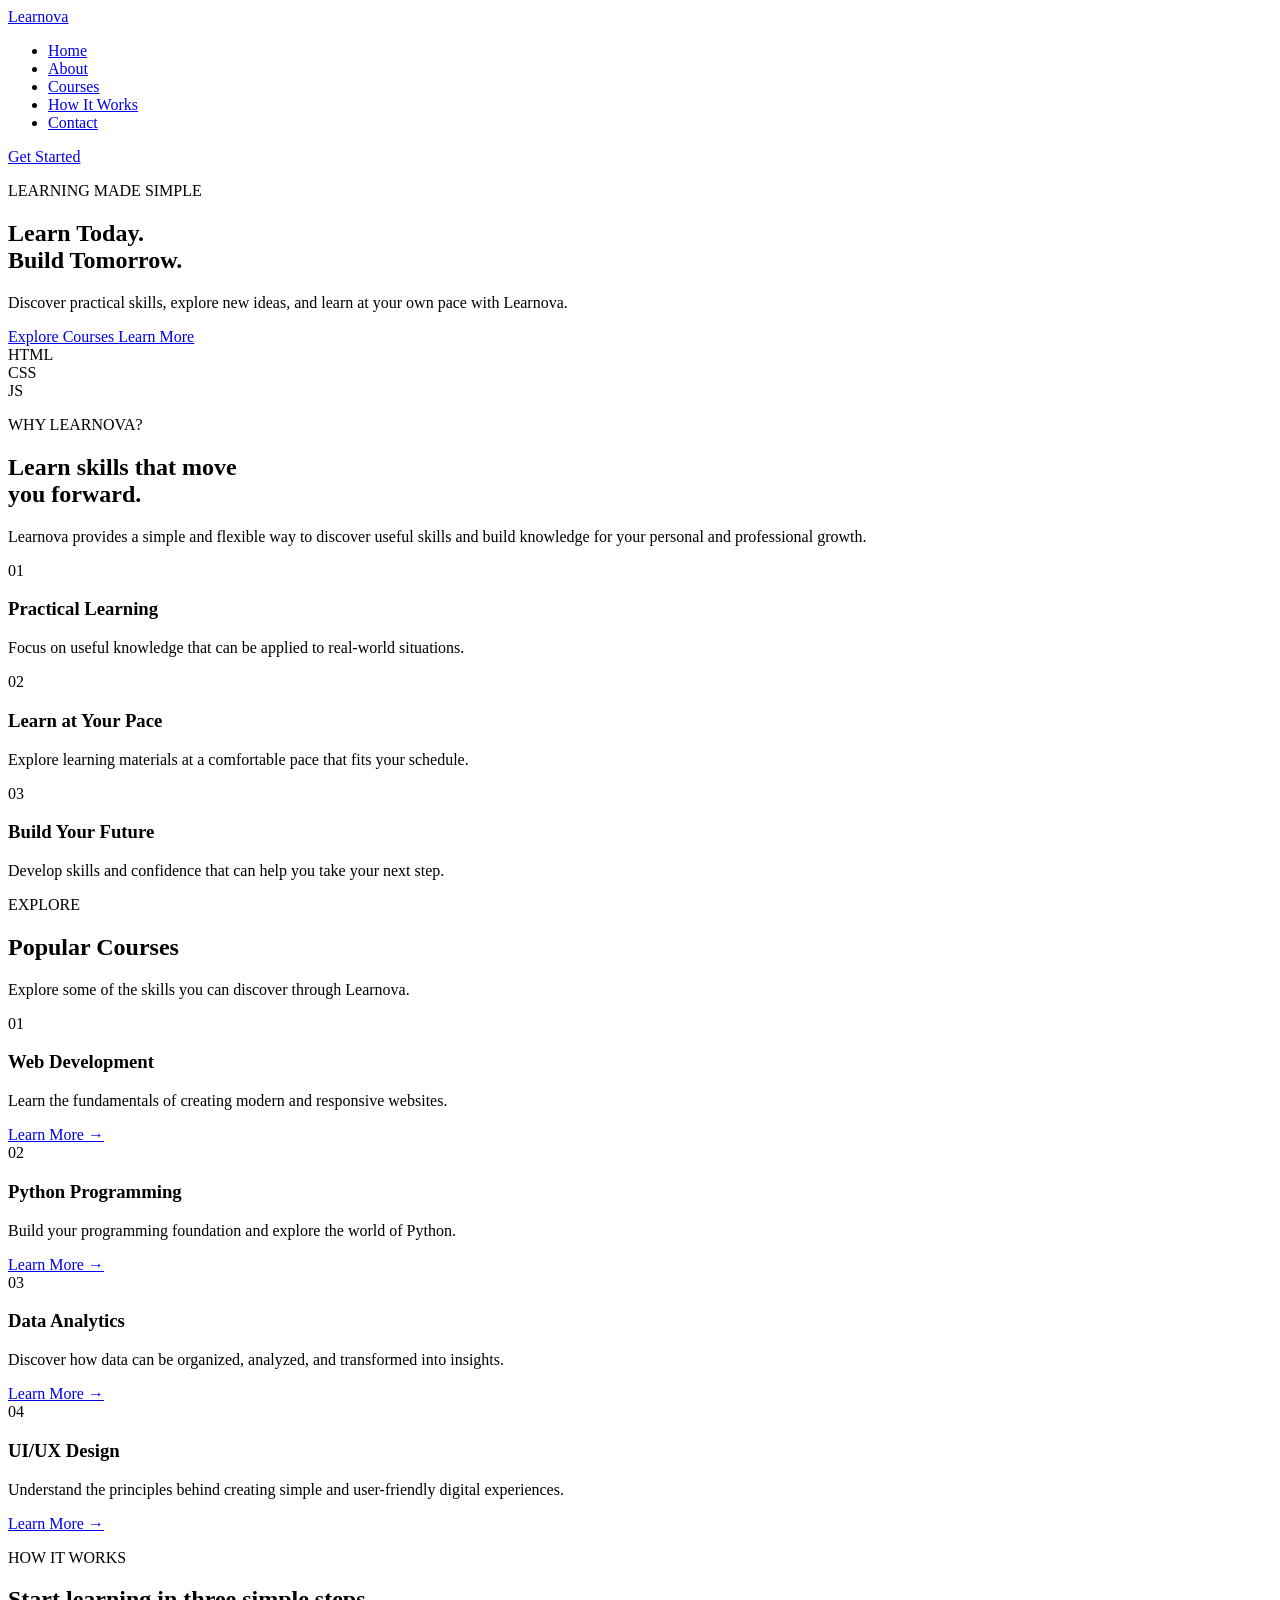
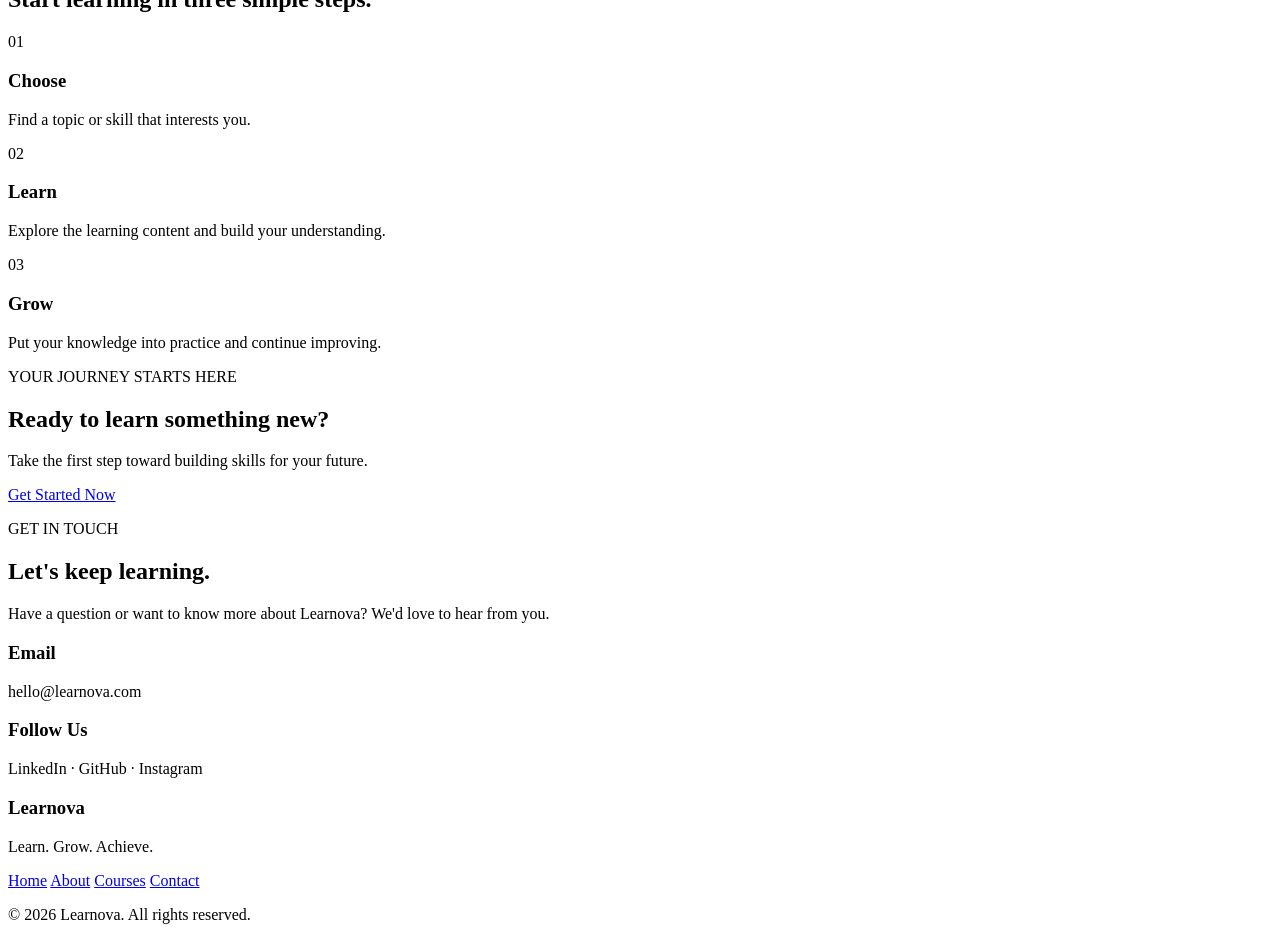
==== Aliya_Task1/index.html @ eaaf98b4 "Add initial HTML structure for Learnova website This is the initial commit for the Learnova website," ====
<!DOCTYPE html>
<html lang="en">

<head>
    <meta charset="UTF-8">
    <meta name="viewport" content="width=device-width, initial-scale=1.0">

    <title>Learnova | Learn. Grow. Achieve.</title>

    <link rel="stylesheet" href="style.css">
</head>

<body>

    <!-- Navbar -->

    <header>
        <nav class="navbar">

            <a href="#home" class="logo">Learnova</a>

            <ul class="nav-links">
                <li><a href="#home">Home</a></li>
                <li><a href="#about">About</a></li>
                <li><a href="#courses">Courses</a></li>
                <li><a href="#how-it-works">How It Works</a></li>
                <li><a href="#contact">Contact</a></li>
            </ul>

            <a href="#courses" class="nav-button">Get Started</a>

        </nav>
    </header>

    <main>

        <!-- Hero section -->

        <section id="home" class="hero">

            <div class="hero-content">

                <p class="hero-label">LEARNING MADE SIMPLE</p>

                <h1>
                    Learn Today.<br>
                    <span>Build Tomorrow.</span>
                </h1>

                <p class="hero-description">
                    Discover practical skills, explore new ideas, and
                    learn at your own pace with Learnova.
                </p>

                <div class="hero-buttons">
                    <a href="#courses" class="primary-button">
                        Explore Courses
                    </a>

                    <a href="#about" class="secondary-button">
                        Learn More
                    </a>
                </div>

            </div>

            <div class="hero-image">

                <div class="learning-visual">

                    <div class="visual-circle circle-one"></div>
                    <div class="visual-circle circle-two"></div>

                    <div class="laptop">

                        <div class="laptop-screen">
                            <div class="screen-header"></div>
                            <div class="screen-line"></div>
                            <div class="screen-line short"></div>
                            <div class="screen-card"></div>
                        </div>

                        <div class="laptop-base"></div>

                    </div>

                    <div class="floating-card card-one">HTML</div>
                    <div class="floating-card card-two">CSS</div>
                    <div class="floating-card card-three">JS</div>

                </div>

            </div>

        </section>

        <!-- About section -->

        <section id="about" class="about section">

            <div class="section-heading">

                <p>WHY LEARNOVA?</p>

                <h2>
                    Learn skills that move<br>
                    you forward.
                </h2>

                <p class="section-description">
                    Learnova provides a simple and flexible way to
                    discover useful skills and build knowledge for
                    your personal and professional growth.
                </p>

            </div>

            <div class="feature-container">

                <div class="feature-card">

                    <div class="feature-icon">01</div>

                    <h3>Practical Learning</h3>

                    <p>
                        Focus on useful knowledge that can be applied
                        to real-world situations.
                    </p>

                </div>

                <div class="feature-card">

                    <div class="feature-icon">02</div>

                    <h3>Learn at Your Pace</h3>

                    <p>
                        Explore learning materials at a comfortable
                        pace that fits your schedule.
                    </p>

                </div>

                <div class="feature-card">

                    <div class="feature-icon">03</div>

                    <h3>Build Your Future</h3>

                    <p>
                        Develop skills and confidence that can help
                        you take your next step.
                    </p>

                </div>

            </div>

        </section>

        <!-- Courses section -->

        <section id="courses" class="courses section">

            <div class="section-heading">

                <p>EXPLORE</p>

                <h2>Popular Courses</h2>

                <p class="section-description">
                    Explore some of the skills you can discover
                    through Learnova.
                </p>

            </div>

            <div class="course-container">

                <article class="course-card">

                    <div class="course-number">01</div>

                    <h3>Web Development</h3>

                    <p>
                        Learn the fundamentals of creating modern
                        and responsive websites.
                    </p>

                    <a href="#contact">Learn More →</a>

                </article>

                <article class="course-card">

                    <div class="course-number">02</div>

                    <h3>Python Programming</h3>

                    <p>
                        Build your programming foundation and
                        explore the world of Python.
                    </p>

                    <a href="#contact">Learn More →</a>

                </article>

                <article class="course-card">

                    <div class="course-number">03</div>

                    <h3>Data Analytics</h3>

                    <p>
                        Discover how data can be organized,
                        analyzed, and transformed into insights.
                    </p>

                    <a href="#contact">Learn More →</a>

                </article>

                <article class="course-card">

                    <div class="course-number">04</div>

                    <h3>UI/UX Design</h3>

                    <p>
                        Understand the principles behind creating
                        simple and user-friendly digital experiences.
                    </p>

                    <a href="#contact">Learn More →</a>

                </article>

            </div>

        </section>

        <!-- How it works -->

        <section id="how-it-works" class="how-it-works section">

            <div class="section-heading">

                <p>HOW IT WORKS</p>

                <h2>Start learning in three simple steps.</h2>

            </div>

            <div class="steps-container">

                <div class="step">

                    <span>01</span>

                    <h3>Choose</h3>

                    <p>
                        Find a topic or skill that interests you.
                    </p>

                </div>

                <div class="step">

                    <span>02</span>

                    <h3>Learn</h3>

                    <p>
                        Explore the learning content and build
                        your understanding.
                    </p>

                </div>

                <div class="step">

                    <span>03</span>

                    <h3>Grow</h3>

                    <p>
                        Put your knowledge into practice and
                        continue improving.
                    </p>

                </div>

            </div>

        </section>

        <!-- CTA section -->

        <section class="cta">

            <div class="cta-content">

                <p>YOUR JOURNEY STARTS HERE</p>

                <h2>
                    Ready to learn something new?
                </h2>

                <p>
                    Take the first step toward building
                    skills for your future.
                </p>

                <a href="#courses" class="cta-button">
                    Get Started Now
                </a>

            </div>

        </section>

        <!-- Contact section -->

        <section id="contact" class="contact section">

            <div class="section-heading">

                <p>GET IN TOUCH</p>

                <h2>Let's keep learning.</h2>

                <p class="section-description">
                    Have a question or want to know more about
                    Learnova? We'd love to hear from you.
                </p>

            </div>

            <div class="contact-info">

                <div>

                    <h3>Email</h3>

                    <p>hello@learnova.com</p>

                </div>

                <div>

                    <h3>Follow Us</h3>

                    <p>LinkedIn · GitHub · Instagram</p>

                </div>

            </div>

        </section>

    </main>

    <!-- Footer -->

    <footer>

        <div class="footer-content">

            <div>

                <h3>Learnova</h3>

                <p>Learn. Grow. Achieve.</p>

            </div>

            <div class="footer-links">

                <a href="#home">Home</a>
                <a href="#about">About</a>
                <a href="#courses">Courses</a>
                <a href="#contact">Contact</a>

            </div>

        </div>

        <div class="footer-bottom">

            <p>© 2026 Learnova. All rights reserved.</p>

        </div>

    </footer>

</body>

</html>
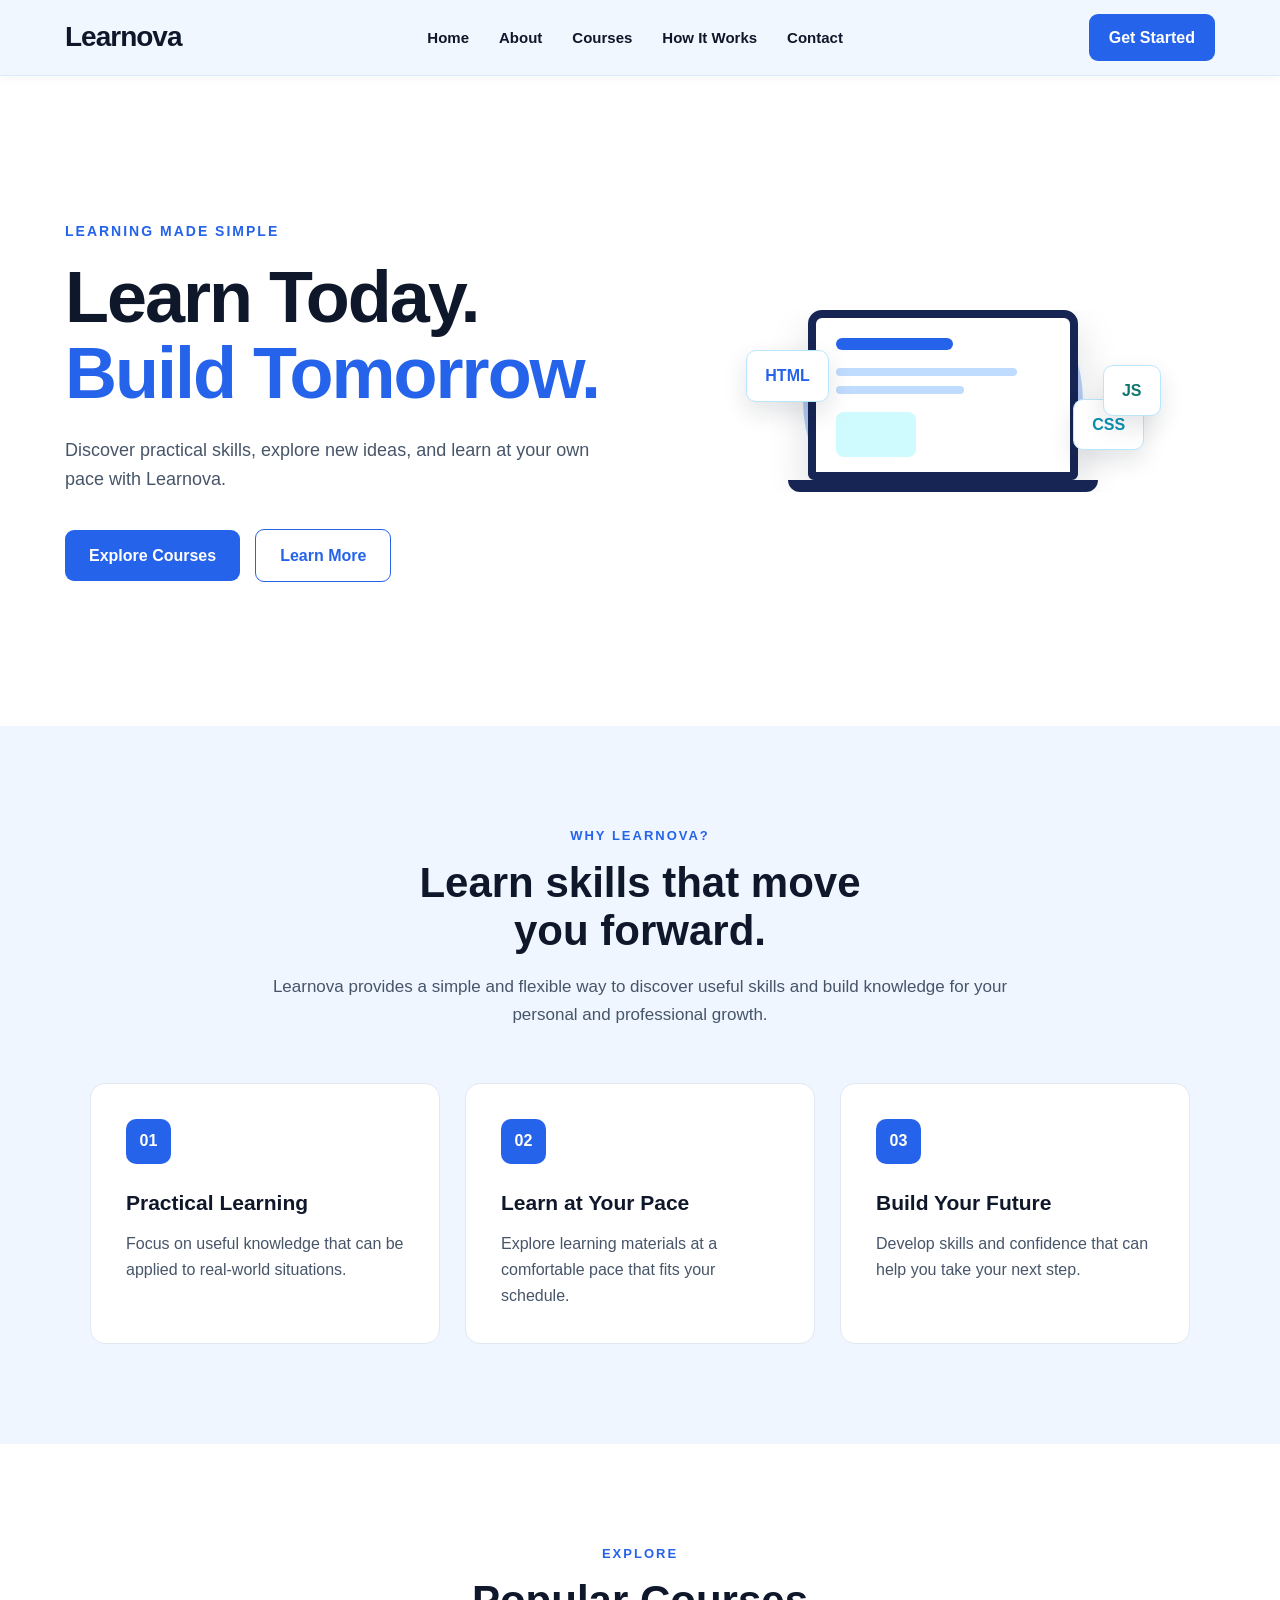
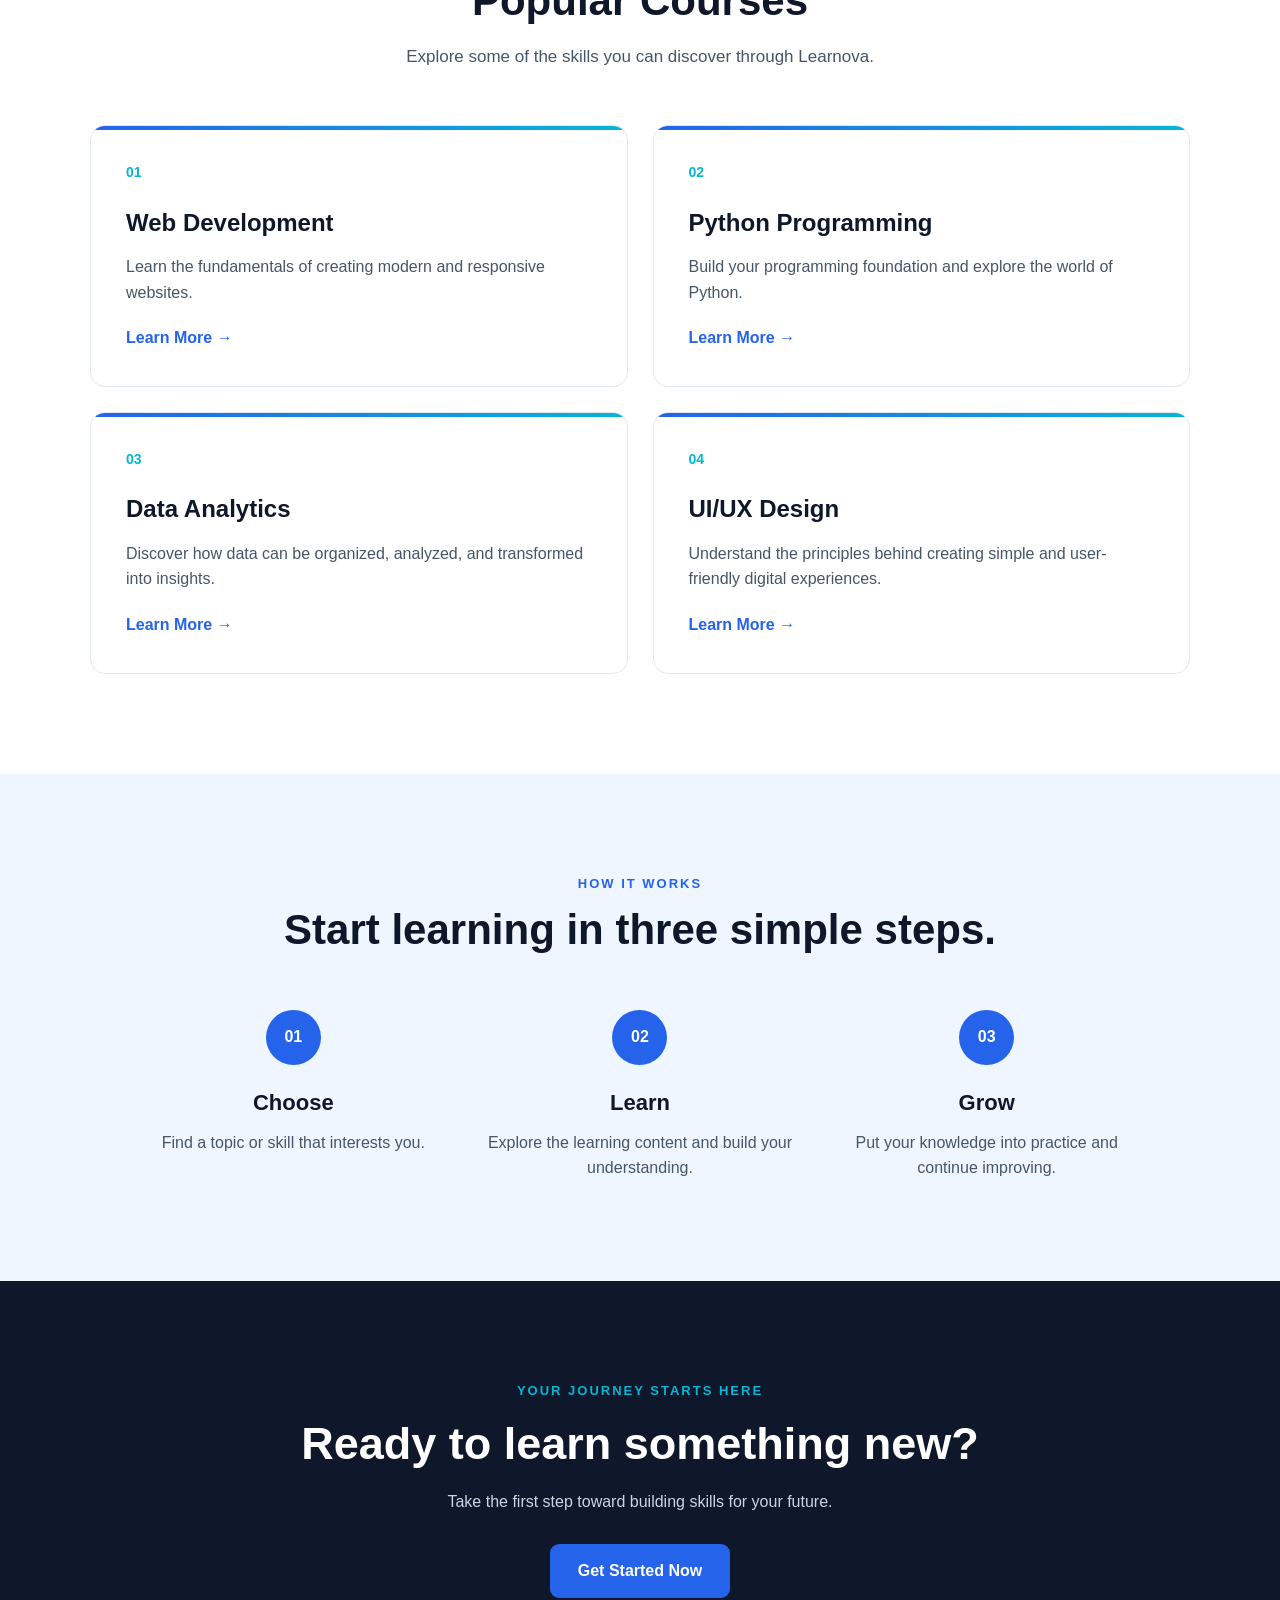
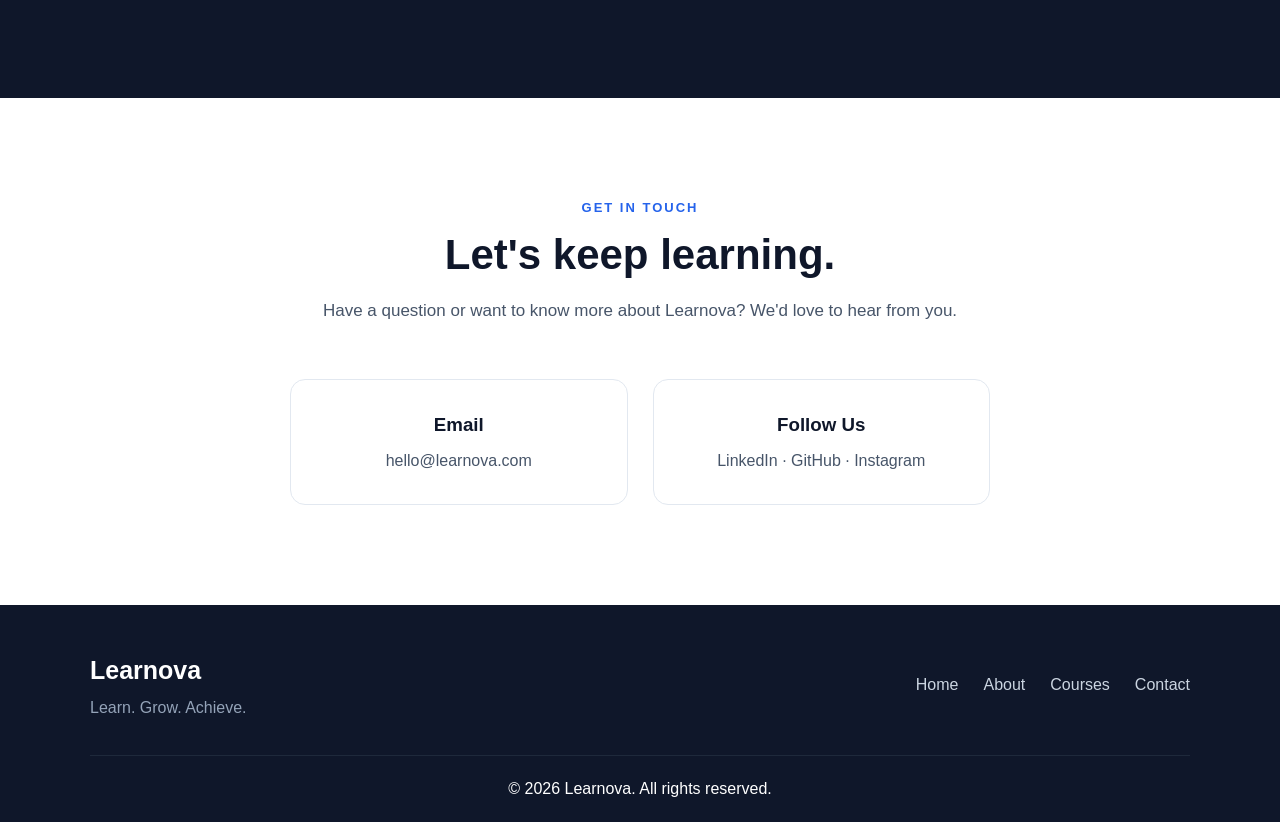
==== commit f874dff7: "Fix stylesheet link case sensitivity" ====
--- a/Aliya_Task1/index.html
+++ b/Aliya_Task1/index.html
@@ -7,7 +7,7 @@
 
     <title>Learnova | Learn. Grow. Achieve.</title>
 
-    <link rel="stylesheet" href="style.css">
+    <link rel="stylesheet" href="Style.css">
 </head>
 
 <body>
--- a/Aliya_Task1/Style.css
+++ b/Aliya_Task1/Style.css
@@ -0,0 +1,1699 @@
+/* =====================================================
+   LEARNOVA - COMPLETE STYLE
+   Professional Blue + Cyan Theme
+===================================================== */
+
+
+/* =====================================================
+   BASIC RESET
+===================================================== */
+
+* {
+    margin: 0;
+    padding: 0;
+    box-sizing: border-box;
+}
+
+html {
+    scroll-behavior: smooth;
+    scroll-padding-top: 90px;
+}
+
+body {
+    font-family: Arial, sans-serif;
+    color: #0F172A;
+    background: #FFFFFF;
+    line-height: 1.6;
+}
+
+
+/* =====================================================
+   COLOR VARIABLES
+===================================================== */
+
+:root {
+    --navy: #0F172A;
+    --blue: #2563EB;
+    --cyan: #06B6D4;
+    --light-blue: #EFF6FF;
+    --soft-blue: #F0F7FF;
+    --white: #FFFFFF;
+    --text: #475569;
+    --border: #E2E8F0;
+}
+
+
+/* =====================================================
+   NAVBAR
+===================================================== */
+
+header {
+    position: sticky;
+    top: 0;
+    z-index: 1000;
+
+    background: #F0F7FF;
+
+    border-bottom: 1px solid #DBEAFE;
+
+    box-shadow: 0 2px 12px rgba(15, 23, 42, 0.04);
+}
+
+.navbar {
+    max-width: 1200px;
+    min-height: 75px;
+
+    margin: auto;
+    padding: 0 25px;
+
+    display: flex;
+    align-items: center;
+    justify-content: space-between;
+}
+
+
+/* =====================================================
+   LEARNOVA LOGO
+===================================================== */
+
+.logo {
+    display: inline-block;
+
+    text-decoration: none;
+
+    color: var(--navy);
+
+    font-size: 28px;
+    font-weight: 800;
+
+    letter-spacing: -1px;
+
+    transition:
+        transform 0.3s ease,
+        box-shadow 0.3s ease,
+        color 0.3s ease;
+}
+
+.logo:hover {
+    transform: translateY(-2px);
+    color: var(--blue);
+}
+
+
+/* =====================================================
+   NAVIGATION LINKS
+===================================================== */
+
+.nav-links {
+    display: flex;
+
+    list-style: none;
+
+    gap: 30px;
+}
+
+.nav-links a {
+    position: relative;
+
+    display: inline-block;
+
+    text-decoration: none;
+
+    color: var(--navy);
+
+    font-size: 15px;
+    font-weight: 600;
+
+    transition:
+        color 0.3s ease,
+        transform 0.3s ease;
+}
+
+
+/* Underline */
+
+.nav-links a::after {
+    content: "";
+
+    position: absolute;
+
+    left: 50%;
+    bottom: -8px;
+
+    width: 0;
+    height: 3px;
+
+    background: var(--cyan);
+
+    border-radius: 10px;
+
+    transform: translateX(-50%);
+
+    transition: width 0.3s ease;
+}
+
+
+/* Hover */
+
+.nav-links a:hover {
+    color: var(--blue);
+
+    transform: translateY(-3px);
+}
+
+.nav-links a:hover::after {
+    width: 70%;
+}
+
+
+/* =====================================================
+   NAVBAR BUTTON
+===================================================== */
+
+.nav-button {
+    display: inline-block;
+
+    text-decoration: none;
+
+    background: var(--blue);
+    color: var(--white);
+
+    padding: 11px 20px;
+
+    border-radius: 9px;
+
+    font-weight: 700;
+
+    transition:
+        transform 0.3s ease,
+        background 0.3s ease,
+        box-shadow 0.3s ease;
+}
+
+.nav-button:hover {
+    background: var(--navy);
+
+    transform: translateY(-3px);
+
+    box-shadow:
+        0 8px 20px rgba(15, 23, 42, 0.15);
+}
+
+
+/* =====================================================
+   COMMON SECTION
+===================================================== */
+
+.section {
+    padding: 100px 25px;
+}
+
+.section-heading {
+    max-width: 750px;
+
+    margin: 0 auto 55px;
+
+    text-align: center;
+}
+
+.section-heading > p:first-child {
+    color: var(--blue);
+
+    font-size: 13px;
+    font-weight: 800;
+
+    letter-spacing: 2px;
+
+    margin-bottom: 12px;
+}
+
+.section-heading h2 {
+    color: var(--navy);
+
+    font-size: 42px;
+
+    line-height: 1.15;
+
+    margin-bottom: 18px;
+}
+
+.section-description {
+    color: var(--text);
+
+    font-size: 17px;
+}
+
+
+/* =====================================================
+   HERO SECTION
+===================================================== */
+
+.hero {
+    max-width: 1200px;
+    min-height: 650px;
+
+    margin: auto;
+
+    padding: 80px 25px;
+
+    display: grid;
+
+    grid-template-columns: 1fr 1fr;
+
+    align-items: center;
+
+    gap: 60px;
+}
+
+.hero-label {
+    color: var(--blue);
+
+    font-size: 14px;
+    font-weight: 800;
+
+    letter-spacing: 2px;
+
+    margin-bottom: 18px;
+}
+
+.hero h1 {
+    color: var(--navy);
+
+    font-size: clamp(48px, 6vw, 72px);
+
+    line-height: 1.05;
+
+    letter-spacing: -2px;
+
+    margin-bottom: 25px;
+}
+
+.hero h1 span {
+    color: var(--blue);
+}
+
+.hero-description {
+    max-width: 550px;
+
+    color: var(--text);
+
+    font-size: 18px;
+
+    margin-bottom: 35px;
+}
+
+
+/* =====================================================
+   HERO BUTTONS
+===================================================== */
+
+.hero-buttons {
+    display: flex;
+
+    align-items: center;
+
+    gap: 15px;
+}
+
+.primary-button,
+.secondary-button {
+    display: inline-block;
+
+    text-decoration: none;
+
+    padding: 13px 24px;
+
+    border-radius: 9px;
+
+    font-weight: 700;
+
+    transition:
+        transform 0.3s ease,
+        background 0.3s ease,
+        color 0.3s ease,
+        box-shadow 0.3s ease;
+}
+
+.primary-button {
+    background: var(--blue);
+
+    color: var(--white);
+}
+
+.primary-button:hover {
+    background: #1D4ED8;
+
+    transform: translateY(-3px);
+
+    box-shadow:
+        0 8px 20px rgba(37, 99, 235, 0.20);
+}
+
+.secondary-button {
+    border: 1.5px solid var(--blue);
+
+    color: var(--blue);
+}
+
+.secondary-button:hover {
+    background: var(--light-blue);
+
+    transform: translateY(-3px);
+
+    box-shadow:
+        0 8px 20px rgba(37, 99, 235, 0.10);
+}
+
+
+/* =====================================================
+   HERO IMAGE
+===================================================== */
+
+.hero-image {
+    display: flex;
+
+    justify-content: center;
+
+    align-items: center;
+
+    position: relative;
+
+    overflow: hidden;
+}
+
+.image-placeholder {
+    width: 100%;
+    max-width: 500px;
+
+    height: 390px;
+
+    display: flex;
+
+    justify-content: center;
+
+    align-items: center;
+
+    border-radius: 25px;
+
+    background:
+        linear-gradient(
+            135deg,
+            var(--light-blue),
+            #CFFAFE
+        );
+
+    color: var(--blue);
+
+    font-size: 20px;
+
+    font-weight: 700;
+
+    border: 1px solid #BAE6FD;
+}
+
+
+/* =====================================================
+   LEARNING VISUAL
+===================================================== */
+
+.learning-visual {
+    position: relative;
+
+    width: 100%;
+    height: 100%;
+
+    display: flex;
+
+    align-items: center;
+
+    justify-content: center;
+}
+
+
+/* Background circles */
+
+.visual-circle {
+    position: absolute;
+
+    border-radius: 50%;
+
+    opacity: 0.35;
+}
+
+.circle-one {
+    width: 280px;
+    height: 280px;
+
+    background: #3B82F6;
+}
+
+.circle-two {
+    width: 180px;
+    height: 180px;
+
+    background: #06B6D4;
+}
+
+
+/* =====================================================
+   LAPTOP
+===================================================== */
+
+.laptop {
+    position: relative;
+
+    z-index: 2;
+
+    width: 270px;
+}
+
+.laptop-screen {
+    height: 170px;
+
+    background: #FFFFFF;
+
+    border: 8px solid #172554;
+
+    border-radius: 14px 14px 6px 6px;
+
+    padding: 20px;
+
+    box-shadow:
+        0 20px 40px rgba(15, 23, 42, 0.15);
+}
+
+.screen-header {
+    width: 55%;
+    height: 12px;
+
+    background: var(--blue);
+
+    border-radius: 10px;
+
+    margin-bottom: 18px;
+}
+
+.screen-line {
+    width: 85%;
+    height: 8px;
+
+    background: #BFDBFE;
+
+    border-radius: 10px;
+
+    margin-bottom: 10px;
+}
+
+.screen-line.short {
+    width: 60%;
+}
+
+.screen-card {
+    width: 80px;
+    height: 45px;
+
+    background: #CFFAFE;
+
+    border-radius: 8px;
+
+    margin-top: 18px;
+}
+
+.laptop-base {
+    width: 310px;
+    height: 12px;
+
+    background: #172554;
+
+    border-radius: 0 0 15px 15px;
+
+    margin-left: -20px;
+}
+
+
+/* =====================================================
+   FLOATING CARDS
+===================================================== */
+
+.floating-card {
+    position: absolute;
+
+    z-index: 3;
+
+    background: #FFFFFF;
+
+    border: 1px solid #BAE6FD;
+
+    padding: 12px 18px;
+
+    border-radius: 10px;
+
+    font-weight: 700;
+
+    color: var(--blue);
+
+    box-shadow:
+        0 10px 25px rgba(15, 23, 42, 0.12);
+
+    transition:
+        transform 0.3s ease,
+        box-shadow 0.3s ease;
+}
+
+.floating-card:hover {
+    transform: translateY(-6px);
+
+    box-shadow:
+        0 15px 30px rgba(15, 23, 42, 0.15);
+}
+
+.card-one {
+    top: 22%;
+    left: 14%;
+}
+
+.card-two {
+    bottom: 23%;
+    right: 13%;
+
+    color: #0891B2;
+}
+
+.card-three {
+    top: 30%;
+    right: 10%;
+
+    color: #0F766E;
+}
+
+
+/* =====================================================
+   ABOUT / FEATURES
+===================================================== */
+
+.about {
+    background: var(--light-blue);
+}
+
+.feature-container {
+    max-width: 1100px;
+
+    margin: auto;
+
+    display: grid;
+
+    grid-template-columns:
+        repeat(3, 1fr);
+
+    gap: 25px;
+}
+
+.feature-card {
+    background: var(--white);
+
+    padding: 35px;
+
+    border-radius: 15px;
+
+    border: 1px solid var(--border);
+
+    transition:
+        transform 0.3s ease,
+        box-shadow 0.3s ease,
+        border-color 0.3s ease;
+}
+
+.feature-card:hover {
+    transform: translateY(-8px);
+
+    border-color: #93C5FD;
+
+    box-shadow:
+        0 15px 35px rgba(15, 23, 42, 0.10);
+}
+
+.feature-icon {
+    width: 45px;
+    height: 45px;
+
+    display: flex;
+
+    align-items: center;
+
+    justify-content: center;
+
+    border-radius: 10px;
+
+    background: var(--blue);
+
+    color: var(--white);
+
+    font-weight: 800;
+
+    margin-bottom: 22px;
+}
+
+.feature-card h3 {
+    color: var(--navy);
+
+    font-size: 21px;
+
+    margin-bottom: 12px;
+}
+
+.feature-card p {
+    color: var(--text);
+}
+
+
+/* =====================================================
+   COURSES
+===================================================== */
+
+.courses {
+    background: var(--white);
+}
+
+.course-container {
+    max-width: 1100px;
+
+    margin: auto;
+
+    display: grid;
+
+    grid-template-columns:
+        repeat(2, 1fr);
+
+    gap: 25px;
+}
+
+.course-card {
+    position: relative;
+
+    padding: 35px;
+
+    border-radius: 15px;
+
+    border: 1px solid var(--border);
+
+    background: var(--white);
+
+    overflow: hidden;
+
+    transition:
+        transform 0.3s ease,
+        box-shadow 0.3s ease,
+        border-color 0.3s ease;
+}
+
+.course-card::before {
+    content: "";
+
+    position: absolute;
+
+    top: 0;
+    left: 0;
+
+    width: 100%;
+    height: 4px;
+
+    background:
+        linear-gradient(
+            90deg,
+            var(--blue),
+            var(--cyan)
+        );
+}
+
+.course-card:hover {
+    transform: translateY(-8px);
+
+    border-color: #93C5FD;
+
+    box-shadow:
+        0 15px 35px rgba(15, 23, 42, 0.10);
+}
+
+.course-number {
+    color: var(--cyan);
+
+    font-size: 14px;
+
+    font-weight: 800;
+
+    margin-bottom: 20px;
+}
+
+.course-card h3 {
+    color: var(--navy);
+
+    font-size: 24px;
+
+    margin-bottom: 12px;
+}
+
+.course-card p {
+    color: var(--text);
+
+    margin-bottom: 20px;
+}
+
+.course-card a {
+    color: var(--blue);
+
+    text-decoration: none;
+
+    font-weight: 700;
+
+    transition:
+        color 0.3s ease;
+}
+
+.course-card a:hover {
+    color: var(--cyan);
+}
+
+
+/* =====================================================
+   HOW IT WORKS
+===================================================== */
+
+.how-it-works {
+    background: var(--light-blue);
+}
+
+.steps-container {
+    max-width: 1000px;
+
+    margin: auto;
+
+    display: grid;
+
+    grid-template-columns:
+        repeat(3, 1fr);
+
+    gap: 40px;
+}
+
+.step {
+    text-align: center;
+}
+
+.step span {
+    display: inline-flex;
+
+    width: 55px;
+    height: 55px;
+
+    align-items: center;
+
+    justify-content: center;
+
+    border-radius: 50%;
+
+    background: var(--blue);
+
+    color: var(--white);
+
+    font-weight: 800;
+
+    margin-bottom: 20px;
+
+    transition:
+        transform 0.3s ease,
+        box-shadow 0.3s ease;
+}
+
+.step:hover span {
+    transform: translateY(-5px);
+
+    box-shadow:
+        0 8px 20px rgba(37, 99, 235, 0.20);
+}
+
+.step h3 {
+    color: var(--navy);
+
+    font-size: 22px;
+
+    margin-bottom: 10px;
+}
+
+.step p {
+    color: var(--text);
+}
+
+
+/* =====================================================
+   CTA
+===================================================== */
+
+.cta {
+    padding: 100px 25px;
+
+    background: var(--navy);
+
+    text-align: center;
+}
+
+.cta-content {
+    max-width: 750px;
+
+    margin: auto;
+}
+
+.cta-content > p:first-child {
+    color: var(--cyan);
+
+    font-size: 13px;
+
+    font-weight: 800;
+
+    letter-spacing: 2px;
+
+    margin-bottom: 15px;
+}
+
+.cta h2 {
+    color: var(--white);
+
+    font-size: 45px;
+
+    line-height: 1.2;
+
+    margin-bottom: 18px;
+}
+
+.cta-content p {
+    color: #CBD5E1;
+
+    margin-bottom: 30px;
+}
+
+.cta-button {
+    display: inline-block;
+
+    background: var(--blue);
+
+    color: var(--white);
+
+    padding: 14px 28px;
+
+    border-radius: 9px;
+
+    text-decoration: none;
+
+    font-weight: 700;
+
+    transition:
+        transform 0.3s ease,
+        background 0.3s ease,
+        box-shadow 0.3s ease;
+}
+
+.cta-button:hover {
+    background: var(--cyan);
+
+    transform: translateY(-3px);
+
+    box-shadow:
+        0 8px 20px rgba(6, 182, 212, 0.20);
+}
+
+
+/* =====================================================
+   CONTACT
+===================================================== */
+
+.contact-info {
+    max-width: 700px;
+
+    margin: auto;
+
+    display: grid;
+
+    grid-template-columns:
+        repeat(2, 1fr);
+
+    gap: 25px;
+}
+
+.contact-info > div {
+    padding: 30px;
+
+    border: 1px solid var(--border);
+
+    border-radius: 15px;
+
+    text-align: center;
+
+    transition:
+        transform 0.3s ease,
+        box-shadow 0.3s ease,
+        border-color 0.3s ease;
+}
+
+.contact-info > div:hover {
+    transform: translateY(-5px);
+
+    border-color: #93C5FD;
+
+    box-shadow:
+        0 12px 25px rgba(15, 23, 42, 0.08);
+}
+
+.contact-info h3 {
+    color: var(--navy);
+
+    margin-bottom: 8px;
+}
+
+.contact-info p {
+    color: var(--text);
+}
+
+
+/* =====================================================
+   FOOTER
+===================================================== */
+
+footer {
+    background: #0F172A;
+
+    color: var(--white);
+
+    padding: 45px 25px 20px;
+}
+
+.footer-content {
+    max-width: 1100px;
+
+    margin: auto;
+
+    display: flex;
+
+    justify-content: space-between;
+
+    gap: 30px;
+}
+
+.footer-content h3 {
+    font-size: 25px;
+
+    margin-bottom: 5px;
+}
+
+.footer-content p {
+    color: #94A3B8;
+}
+
+.footer-links {
+    display: flex;
+
+    gap: 25px;
+
+    align-items: center;
+}
+
+.footer-links a {
+    color: #CBD5E1;
+
+    text-decoration: none;
+
+    transition:
+        color 0.3s ease,
+        transform 0.3s ease;
+}
+
+.footer-links a:hover {
+    color: var(--cyan);
+
+    transform: translateY(-2px);
+}
+
+.footer-bottom {
+    max-width: 1100px;
+
+    margin: 35px auto 0;
+
+    padding-top: 20px;
+
+    border-top: 1px solid #1E293B;
+
+    text-align: center;
+}
+
+
+/* =====================================================
+   TABLET
+===================================================== */
+
+@media (max-width: 900px) {
+
+    .navbar {
+        flex-wrap: wrap;
+
+        justify-content: center;
+
+        gap: 15px;
+
+        padding: 15px 20px;
+    }
+
+    .nav-links {
+        width: 100%;
+
+        justify-content: center;
+
+        flex-wrap: wrap;
+
+        gap: 18px;
+    }
+
+    .nav-button {
+        display: none;
+    }
+
+    .hero {
+        grid-template-columns: 1fr;
+
+        text-align: center;
+
+        gap: 40px;
+
+        padding: 70px 25px;
+    }
+
+    .hero-description {
+        margin-left: auto;
+        margin-right: auto;
+    }
+
+    .hero-buttons {
+        justify-content: center;
+    }
+
+    .feature-container {
+        grid-template-columns: 1fr;
+    }
+
+    .course-container {
+        grid-template-columns: 1fr;
+    }
+
+    .steps-container {
+        grid-template-columns: 1fr;
+    }
+
+    .contact-info {
+        grid-template-columns: 1fr;
+    }
+
+    .footer-content {
+        flex-direction: column;
+
+        text-align: center;
+    }
+
+    .footer-links {
+        justify-content: center;
+
+        flex-wrap: wrap;
+    }
+
+    .cta h2 {
+        font-size: 38px;
+    }
+}
+
+
+/* =====================================================
+   MOBILE
+===================================================== */
+
+@media (max-width: 700px) {
+
+    /* ================= NAVBAR ================= */
+
+    header {
+        background: #EEF7FF;
+    }
+
+    .navbar {
+        min-height: auto;
+
+        flex-direction: column;
+
+        align-items: center;
+
+        justify-content: center;
+
+        gap: 12px;
+
+        padding: 12px 10px;
+    }
+
+
+    /* Learnova badge */
+
+    .logo {
+        display: inline-block;
+
+        background:
+            linear-gradient(
+                135deg,
+                #2563EB,
+                #06B6D4
+            );
+
+        color: #FFFFFF;
+
+        padding: 7px 20px;
+
+        border-radius: 14px;
+
+        font-size: 23px;
+
+        font-weight: 800;
+
+        letter-spacing: -0.5px;
+
+        box-shadow:
+            0 5px 15px
+            rgba(37, 99, 235, 0.18);
+
+        transition:
+            transform 0.3s ease,
+            box-shadow 0.3s ease;
+    }
+
+    .logo:hover {
+        color: #FFFFFF;
+
+        transform: translateY(-2px);
+
+        box-shadow:
+            0 8px 20px
+            rgba(37, 99, 235, 0.25);
+    }
+
+
+    /* Navigation */
+
+    .nav-links {
+        width: 100%;
+
+        display: flex;
+
+        justify-content: center;
+
+        align-items: center;
+
+        gap: 11px;
+
+        flex-wrap: wrap;
+
+        margin: 0;
+
+        padding: 0;
+    }
+
+    .nav-links a {
+        font-size: 13px;
+
+        padding: 3px 2px;
+    }
+
+    .nav-links a::after {
+        bottom: -4px;
+
+        height: 2px;
+    }
+
+
+    /* Hide Get Started */
+
+    .nav-button {
+        display: none;
+    }
+
+
+    /* ================= GENERAL SECTIONS ================= */
+
+    .section {
+        padding: 60px 18px;
+    }
+
+    .section-heading {
+        margin-bottom: 30px;
+    }
+
+    .section-heading > p:first-child {
+        font-size: 12px;
+
+        letter-spacing: 1.5px;
+
+        margin-bottom: 9px;
+    }
+
+    .section-heading h2 {
+        font-size: 30px;
+
+        line-height: 1.15;
+
+        margin-bottom: 13px;
+    }
+
+    .section-description {
+        font-size: 15px;
+
+        line-height: 1.55;
+    }
+
+
+    /* ================= HERO ================= */
+
+    .hero {
+        min-height: auto;
+
+        grid-template-columns: 1fr;
+
+        text-align: center;
+
+        gap: 30px;
+
+        padding:
+            55px 18px 50px;
+    }
+
+    .hero-label {
+        font-size: 11px;
+
+        letter-spacing: 1.5px;
+
+        margin-bottom: 14px;
+    }
+
+    .hero h1 {
+        font-size: 38px;
+
+        line-height: 1.08;
+
+        letter-spacing: -1.2px;
+
+        margin-bottom: 18px;
+    }
+
+    .hero-description {
+        font-size: 15px;
+
+        line-height: 1.55;
+
+        margin-bottom: 25px;
+
+        margin-left: auto;
+        margin-right: auto;
+    }
+
+
+    /* ================= HERO BUTTONS ================= */
+
+    .hero-buttons {
+        flex-direction: column;
+
+        align-items: center;
+
+        width: 100%;
+
+        gap: 10px;
+    }
+
+    .primary-button,
+    .secondary-button {
+        width: 100%;
+
+        max-width: 300px;
+
+        text-align: center;
+
+        padding: 11px 20px;
+    }
+
+
+    /* ================= HERO IMAGE ================= */
+
+    .hero-image {
+        min-height: 270px;
+    }
+
+    .image-placeholder {
+        height: 280px;
+
+        max-width: 100%;
+    }
+
+    .laptop {
+        transform:
+            scale(0.68);
+    }
+
+    .floating-card {
+        padding: 8px 12px;
+
+        font-size: 12px;
+    }
+
+    .card-one {
+        top: 20%;
+        left: 2%;
+    }
+
+    .card-two {
+        bottom: 18%;
+        right: 2%;
+    }
+
+    .card-three {
+        top: 28%;
+        right: 1%;
+    }
+
+
+    /* ================= ABOUT ================= */
+
+    .about {
+        padding-top: 55px;
+        padding-bottom: 55px;
+    }
+
+    .feature-container {
+        grid-template-columns: 1fr;
+
+        gap: 15px;
+    }
+
+    .feature-card {
+        padding: 24px;
+    }
+
+    .feature-icon {
+        width: 42px;
+        height: 42px;
+
+        font-size: 14px;
+
+        margin-bottom: 15px;
+    }
+
+    .feature-card h3 {
+        font-size: 19px;
+
+        margin-bottom: 8px;
+    }
+
+    .feature-card p {
+        font-size: 14px;
+
+        line-height: 1.5;
+    }
+
+
+    /* ================= COURSES ================= */
+
+    .courses {
+        padding-top: 55px;
+        padding-bottom: 55px;
+    }
+
+    .course-container {
+        grid-template-columns: 1fr;
+
+        gap: 15px;
+    }
+
+    .course-card {
+        padding: 25px;
+    }
+
+    .course-number {
+        font-size: 13px;
+
+        margin-bottom: 12px;
+    }
+
+    .course-card h3 {
+        font-size: 21px;
+
+        margin-bottom: 8px;
+    }
+
+    .course-card p {
+        font-size: 14px;
+
+        line-height: 1.5;
+
+        margin-bottom: 15px;
+    }
+
+    .course-card a {
+        font-size: 14px;
+    }
+
+
+    /* ================= HOW IT WORKS ================= */
+
+    .how-it-works {
+        padding:
+            55px 18px;
+    }
+
+    .how-it-works .section-heading {
+        margin-bottom: 28px;
+    }
+
+    .how-it-works .section-heading h2 {
+        font-size: 28px;
+
+        line-height: 1.15;
+    }
+
+    .steps-container {
+        grid-template-columns: 1fr;
+
+        gap: 28px;
+    }
+
+    .step span {
+        width: 48px;
+        height: 48px;
+
+        font-size: 15px;
+
+        margin-bottom: 11px;
+    }
+
+    .step h3 {
+        font-size: 20px;
+
+        margin-bottom: 5px;
+    }
+
+    .step p {
+        font-size: 14px;
+
+        line-height: 1.45;
+    }
+
+
+    /* ================= CTA ================= */
+
+    .cta {
+        padding:
+            65px 18px;
+    }
+
+    .cta-content > p:first-child {
+        font-size: 11px;
+
+        letter-spacing: 1.5px;
+
+        margin-bottom: 10px;
+    }
+
+    .cta h2 {
+        font-size: 32px;
+
+        line-height: 1.15;
+
+        margin-bottom: 14px;
+    }
+
+    .cta-content p {
+        font-size: 15px;
+
+        line-height: 1.5;
+
+        margin-bottom: 24px;
+    }
+
+    .cta-button {
+        padding:
+            12px 23px;
+
+        font-size: 14px;
+    }
+
+
+    /* ================= CONTACT ================= */
+
+    .contact {
+        padding-top: 55px;
+        padding-bottom: 55px;
+    }
+
+    .contact-info {
+        grid-template-columns: 1fr;
+
+        gap: 14px;
+    }
+
+    .contact-info > div {
+        padding: 23px;
+    }
+
+    .contact-info h3 {
+        font-size: 18px;
+
+        margin-bottom: 5px;
+    }
+
+    .contact-info p {
+        font-size: 14px;
+    }
+
+
+    /* ================= FOOTER ================= */
+
+    footer {
+        padding:
+            35px 18px 18px;
+    }
+
+    .footer-content {
+        flex-direction: column;
+
+        align-items: center;
+
+        text-align: center;
+
+        gap: 20px;
+    }
+
+    .footer-content h3 {
+        font-size: 22px;
+    }
+
+    .footer-content p {
+        font-size: 14px;
+    }
+
+    .footer-links {
+        gap: 15px;
+
+        justify-content: center;
+
+        flex-wrap: wrap;
+    }
+
+    .footer-links a {
+        font-size: 13px;
+    }
+
+    .footer-bottom {
+        margin-top: 25px;
+
+        padding-top: 15px;
+    }
+
+    .footer-bottom p {
+        font-size: 12px;
+    }
+}
+
+
+/* =====================================================
+   VERY SMALL MOBILE
+===================================================== */
+
+@media (max-width: 400px) {
+
+    .navbar {
+        padding-left: 8px;
+        padding-right: 8px;
+    }
+
+    .logo {
+        font-size: 21px;
+
+        padding:
+            7px 18px;
+    }
+
+    .nav-links {
+        gap: 8px;
+    }
+
+    .nav-links a {
+        font-size: 11px;
+    }
+
+    .section {
+        padding-left: 15px;
+        padding-right: 15px;
+    }
+
+    .hero {
+        padding-left: 15px;
+        padding-right: 15px;
+    }
+
+    .hero h1 {
+        font-size: 33px;
+    }
+
+    .hero-description {
+        font-size: 14px;
+    }
+
+    .hero-image {
+        min-height: 240px;
+    }
+
+    .image-placeholder {
+        height: 250px;
+    }
+
+    .laptop {
+        transform:
+            scale(0.58);
+    }
+
+    .floating-card {
+        font-size: 10px;
+
+        padding:
+            6px 9px;
+    }
+
+    .section-heading h2 {
+        font-size: 27px;
+    }
+
+    .how-it-works .section-heading h2 {
+        font-size: 26px;
+    }
+
+    .cta h2 {
+        font-size: 29px;
+    }
+}
